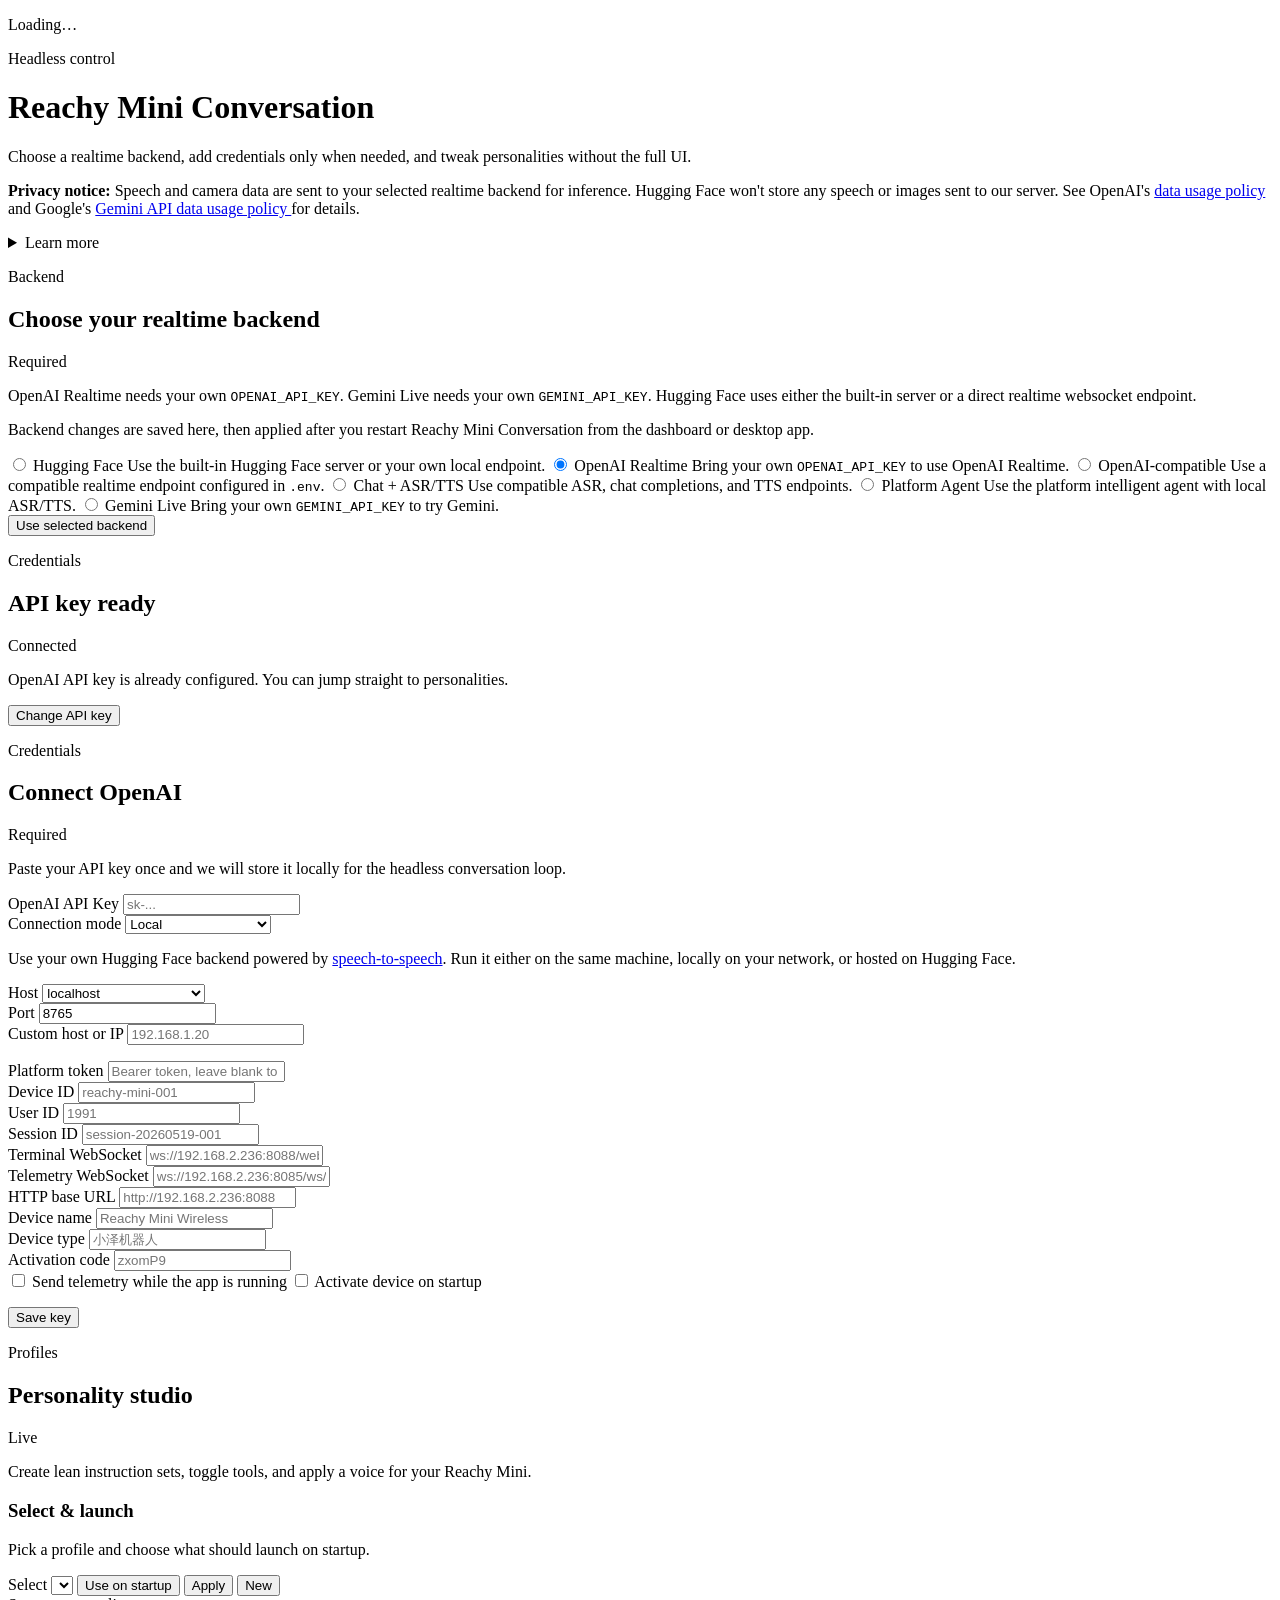
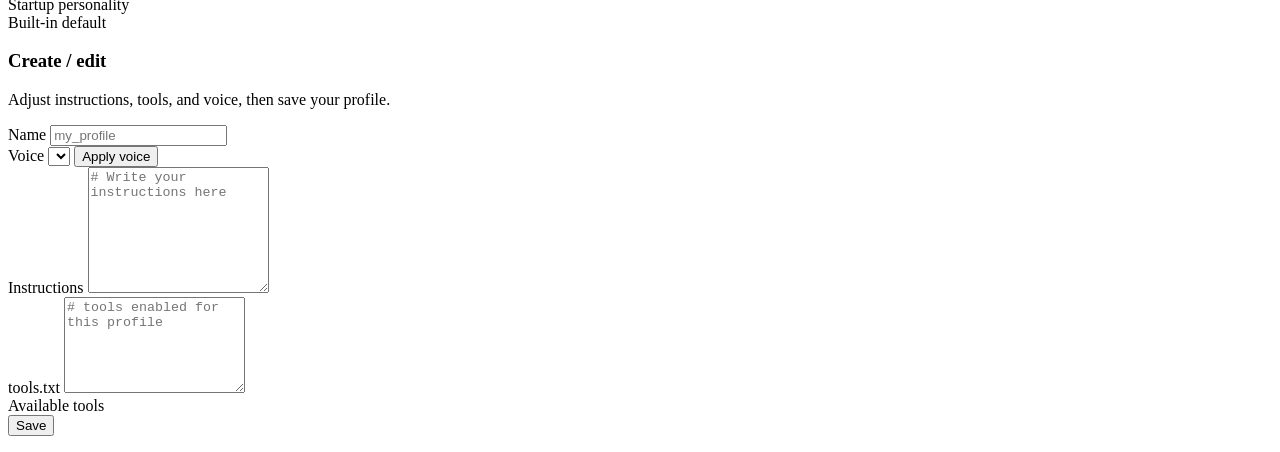
==== src/xiaoze_conversation_app/static/index.html @ 6afc3d2e "小泽改造：项目命名" ====
﻿<!doctype html>
<html lang="en">
  <head>
    <meta charset="utf-8" />
    <meta name="viewport" content="width=device-width, initial-scale=1" />
    <title>Reachy Mini Conversation – Settings</title>
    <link rel="stylesheet" href="/static/style.css" />
  </head>
  <body>
    <div class="ambient"></div>
    <div id="loading" class="loading">
      <div class="spinner"></div>
      <p>Loading…</p>
    </div>
    <div class="container">
      <header class="hero">
        <div class="pill">Headless control</div>
        <h1>Reachy Mini Conversation</h1>
        <p class="subtitle">Choose a realtime backend, add credentials only when needed, and tweak personalities without the full UI.</p>
      </header>

      <aside class="privacy-notice" role="note" aria-label="Privacy notice">
        <p>
          <strong>Privacy notice:</strong>
          Speech and camera data are sent to your selected realtime backend for inference. Hugging Face won't store any speech or images sent to our server. See OpenAI's
          <a href="https://platform.openai.com/docs/guides/your-data" target="_blank" rel="noopener">
            data usage policy
          </a>
          and Google's
          <a href="https://ai.google.dev/gemini-api/terms#data-use-unpaid" target="_blank" rel="noopener">
            Gemini API data usage policy
          </a>
          for details.
        </p>

        <details>
          <summary>Learn more</summary>

          <p>
            In privacy-sensitive environments, use your own local version of
            <a href="https://github.com/huggingface/speech-to-speech" target="_blank" rel="noopener">speech-to-speech</a>,
            or combine any backend with <code>--local-vision</code> to process images on-device. See the
            <a href="https://github.com/pollen-robotics/xiaoze_conversation_app/blob/main/README.md" target="_blank" rel="noopener">
              project README
            </a>
            for full setup instructions.
          </p>
        </details>
      </aside>

      <div id="backend-panel" class="panel">
        <div class="panel-heading">
          <div>
            <p class="eyebrow">Backend</p>
            <h2>Choose your realtime backend</h2>
          </div>
          <span id="backend-chip" class="chip">Required</span>
        </div>
        <p id="backend-note" class="muted backend-note">
          OpenAI Realtime needs your own <code>OPENAI_API_KEY</code>. Gemini Live needs your own <code>GEMINI_API_KEY</code>. Hugging Face uses either the built-in server or a direct realtime websocket endpoint.
        </p>
        <p class="muted backend-note">
          Backend changes are saved here, then applied after you restart Reachy Mini Conversation from the dashboard or desktop app.
        </p>
        <div class="backend-choice-grid" role="radiogroup" aria-label="Conversation backend">
          <label class="backend-choice" data-backend-card="huggingface">
            <input type="radio" name="backend" value="huggingface" />
            <span class="backend-choice-body">
              <span class="backend-choice-title">Hugging Face</span>
              <span class="backend-choice-copy">Use the built-in Hugging Face server or your own local endpoint.</span>
            </span>
          </label>
          <label class="backend-choice is-selected" data-backend-card="openai">
            <input type="radio" name="backend" value="openai" checked />
            <span class="backend-choice-body">
              <span class="backend-choice-title">OpenAI Realtime</span>
              <span class="backend-choice-copy">Bring your own <code>OPENAI_API_KEY</code> to use OpenAI Realtime.</span>
            </span>
          </label>
          <label class="backend-choice" data-backend-card="openai_compatible">
            <input type="radio" name="backend" value="openai_compatible" />
            <span class="backend-choice-body">
              <span class="backend-choice-title">OpenAI-compatible</span>
              <span class="backend-choice-copy">Use a compatible realtime endpoint configured in <code>.env</code>.</span>
            </span>
          </label>
          <label class="backend-choice" data-backend-card="openai_compatible_chat">
            <input type="radio" name="backend" value="openai_compatible_chat" />
            <span class="backend-choice-body">
              <span class="backend-choice-title">Chat + ASR/TTS</span>
              <span class="backend-choice-copy">Use compatible ASR, chat completions, and TTS endpoints.</span>
            </span>
          </label>
          <label class="backend-choice" data-backend-card="platform_agent">
            <input type="radio" name="backend" value="platform_agent" />
            <span class="backend-choice-body">
              <span class="backend-choice-title">Platform Agent</span>
              <span class="backend-choice-copy">Use the platform intelligent agent with local ASR/TTS.</span>
            </span>
          </label>
          <label class="backend-choice" data-backend-card="gemini">
            <input type="radio" name="backend" value="gemini" />
            <span class="backend-choice-body">
              <span class="backend-choice-title">Gemini Live</span>
              <span class="backend-choice-copy">Bring your own <code>GEMINI_API_KEY</code> to try Gemini.</span>
            </span>
          </label>
        </div>
        <div class="actions">
          <button id="save-backend-btn" class="ghost hidden">Use selected backend</button>
          <p id="backend-status" class="status" role="status" aria-live="polite" aria-atomic="true"></p>
        </div>
      </div>

      <div id="configured" class="panel hidden">
        <div class="panel-heading">
          <div>
            <p class="eyebrow">Credentials</p>
            <h2 id="configured-title">API key ready</h2>
          </div>
          <span class="chip chip-ok">Connected</span>
        </div>
        <p id="configured-copy" class="muted">OpenAI API key is already configured. You can jump straight to personalities.</p>
        <button id="change-key-btn" class="ghost">Change API key</button>
      </div>

      <div id="form-panel" class="panel hidden">
        <div class="panel-heading">
          <div>
            <p class="eyebrow">Credentials</p>
            <h2 id="form-title">Connect OpenAI</h2>
          </div>
          <span class="chip">Required</span>
        </div>
        <p id="form-copy" class="muted">Paste your API key once and we will store it locally for the headless conversation loop.</p>
        <div id="api-key-fields">
          <label id="api-key-label" for="api-key">OpenAI API Key</label>
          <input id="api-key" type="password" placeholder="sk-..." autocomplete="off" />
        </div>
        <div id="hf-fields" class="hidden">
          <label for="hf-mode">Connection mode</label>
          <select id="hf-mode">
            <option value="local">Local</option>
            <option value="deployed">Hugging Face server</option>
          </select>

          <div id="hf-direct-fields" class="hf-config-grid">
            <p class="muted hf-help hf-local-note">
              Use your own Hugging Face backend powered by
              <a href="https://github.com/huggingface/speech-to-speech" target="_blank" rel="noopener">speech-to-speech</a>.
              Run it either on the same machine, locally on your network, or hosted on Hugging Face.
            </p>
            <div class="hf-field">
              <label for="hf-host-preset">Host</label>
              <select id="hf-host-preset">
                <option value="localhost">localhost</option>
                <option value="custom">Custom IP or hostname</option>
              </select>
            </div>
            <div class="hf-field">
              <label for="hf-port">Port</label>
              <input id="hf-port" type="text" inputmode="numeric" value="8765" placeholder="8765" autocomplete="off" />
            </div>
          </div>

          <div id="hf-host-custom-wrap" class="hidden">
            <label for="hf-host-custom">Custom host or IP</label>
            <input id="hf-host-custom" type="text" placeholder="192.168.1.20" autocomplete="off" />
          </div>

          <p id="hf-preview" class="status"></p>
        </div>
        <div id="platform-fields" class="hidden">
          <div class="platform-grid">
            <div class="platform-field">
              <label for="platform-token">Platform token</label>
              <input id="platform-token" type="password" placeholder="Bearer token, leave blank to keep current" autocomplete="off" />
            </div>
            <div class="platform-field">
              <label for="platform-device-id">Device ID</label>
              <input id="platform-device-id" type="text" placeholder="reachy-mini-001" autocomplete="off" />
            </div>
            <div class="platform-field">
              <label for="platform-user-id">User ID</label>
              <input id="platform-user-id" type="text" placeholder="1991" autocomplete="off" />
            </div>
            <div class="platform-field">
              <label for="platform-session-id">Session ID</label>
              <input id="platform-session-id" type="text" placeholder="session-20260519-001" autocomplete="off" />
            </div>
            <div class="platform-field span-2">
              <label for="platform-terminal-url">Terminal WebSocket</label>
              <input id="platform-terminal-url" type="text" placeholder="ws://192.168.2.236:8088/websocket/terminal/reachy-mini-001" autocomplete="off" />
            </div>
            <div class="platform-field span-2">
              <label for="platform-telemetry-url">Telemetry WebSocket</label>
              <input id="platform-telemetry-url" type="text" placeholder="ws://192.168.2.236:8085/ws/device/telemetry" autocomplete="off" />
            </div>
            <div class="platform-field">
              <label for="platform-http-url">HTTP base URL</label>
              <input id="platform-http-url" type="text" placeholder="http://192.168.2.236:8088" autocomplete="off" />
            </div>
            <div class="platform-field">
              <label for="platform-device-name">Device name</label>
              <input id="platform-device-name" type="text" placeholder="Reachy Mini Wireless" autocomplete="off" />
            </div>
            <div class="platform-field">
              <label for="platform-device-type">Device type</label>
              <input id="platform-device-type" type="text" placeholder="小泽机器人" autocomplete="off" />
            </div>
            <div class="platform-field">
              <label for="platform-activation-code">Activation code</label>
              <input id="platform-activation-code" type="text" placeholder="zxomP9" autocomplete="off" />
            </div>
          </div>
          <div class="toggle-row">
            <label class="toggle-line">
              <input id="platform-enabled" type="checkbox" />
              <span>Send telemetry while the app is running</span>
            </label>
            <label class="toggle-line">
              <input id="platform-activate-on-start" type="checkbox" />
              <span>Activate device on startup</span>
            </label>
          </div>
          <p id="platform-preview" class="status"></p>
        </div>
        <div class="actions">
          <button id="save-btn">Save key</button>
          <p id="status" class="status" role="status" aria-live="polite" aria-atomic="true"></p>
        </div>
      </div>

      <div id="personality-panel" class="panel hidden">
        <div class="panel-heading">
          <div>
            <p class="eyebrow">Profiles</p>
            <h2>Personality studio</h2>
          </div>
          <span class="chip">Live</span>
        </div>
        <p class="muted">Create lean instruction sets, toggle tools, and apply a voice for your Reachy Mini.</p>
        <div class="section">
          <div class="section-heading">
            <h3>Select & launch</h3>
            <p class="muted small">Pick a profile and choose what should launch on startup.</p>
          </div>
          <div class="row row-top">
            <label for="personality-select">Select</label>
            <select id="personality-select"></select>
            <button id="persist-personality" class="ghost">Use on startup</button>
            <button id="apply-personality" class="ghost">Apply</button>
            <button id="new-personality" class="ghost">New</button>
          </div>
          <div class="row">
            <label>Startup personality</label>
            <div class="startup-row">
              <span id="startup-label" class="chip">Built-in default</span>
            </div>
          </div>
        </div>

        <div class="section">
          <div class="section-heading">
            <h3>Create / edit</h3>
            <p class="muted small">Adjust instructions, tools, and voice, then save your profile.</p>
          </div>
          <div class="row">
            <label for="personality-name">Name</label>
            <input id="personality-name" type="text" placeholder="my_profile" />
          </div>
          <div class="row row-voice">
            <label for="voice-select">Voice</label>
            <select id="voice-select"></select>
            <button id="apply-voice" class="ghost">Apply voice</button>
          </div>
          <div class="row">
            <label for="instructions-ta">Instructions</label>
            <textarea id="instructions-ta" rows="8" placeholder="# Write your instructions here"></textarea>
          </div>
          <div class="row">
            <label for="tools-ta">tools.txt</label>
            <textarea id="tools-ta" rows="6" placeholder="# tools enabled for this profile"></textarea>
          </div>
          <div class="row">
            <label for="tools-available">Available tools</label>
            <div id="tools-available" class="checkbox-grid"></div>
          </div>
          <div class="row row-save">
            <label></label>
            <div class="actions">
              <button id="save-personality">Save</button>
            </div>
          </div>
        </div>
        <p id="personality-status" class="status" role="status" aria-live="polite" aria-atomic="true"></p>
      </div>
    </div>

    <script src="/static/main.js"></script>
  </body>
  </html>
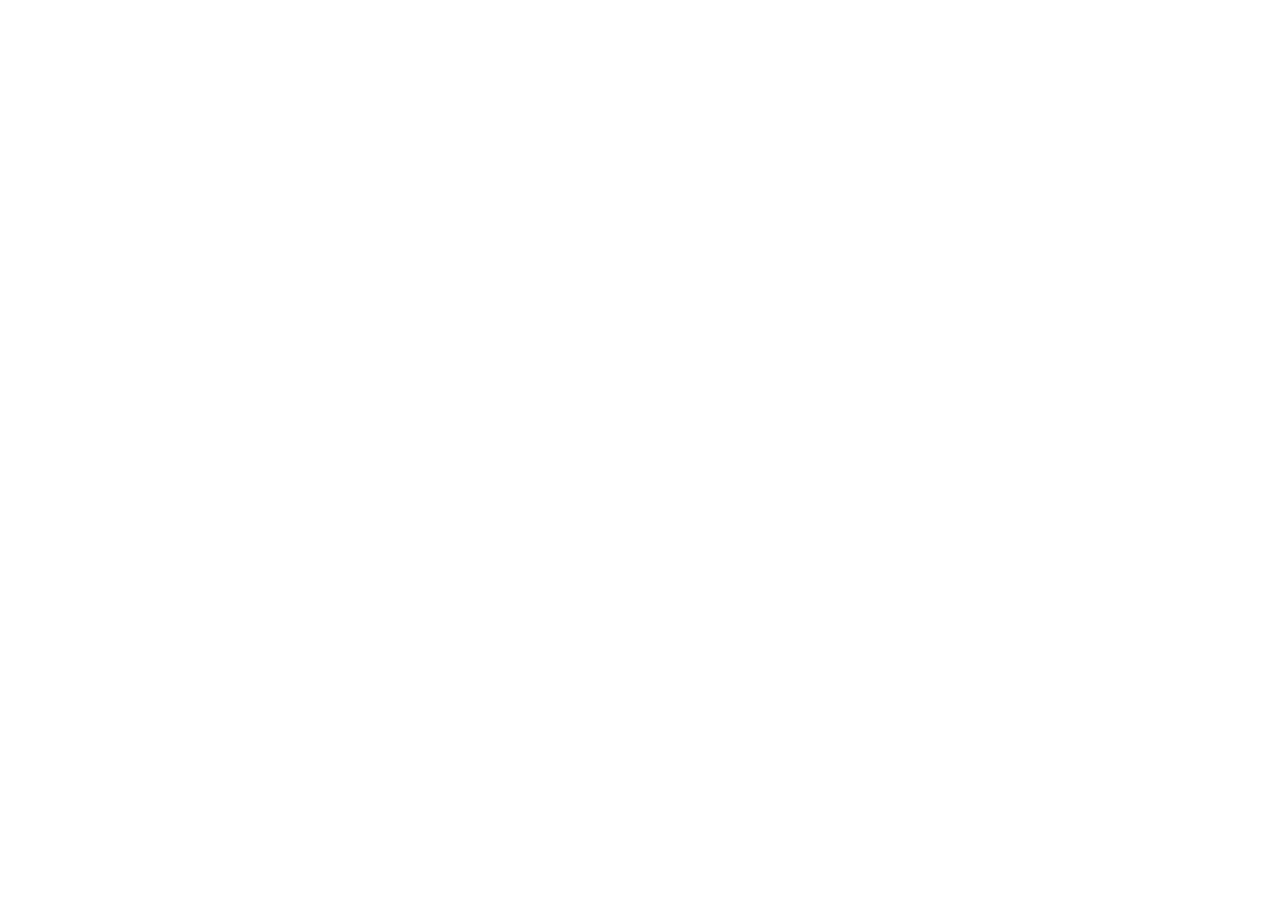
==== commit d4495660: "小泽改造：前后端重构" ====
--- a/src/xiaoze_conversation_app/static/index.html
+++ b/src/xiaoze_conversation_app/static/index.html
@@ -1,302 +1,14 @@
-﻿<!doctype html>
-<html lang="en">
+<!DOCTYPE html>
+<html lang="zh-CN">
   <head>
-    <meta charset="utf-8" />
-    <meta name="viewport" content="width=device-width, initial-scale=1" />
-    <title>Reachy Mini Conversation – Settings</title>
-    <link rel="stylesheet" href="/static/style.css" />
+    <meta charset="UTF-8" />
+    <link rel="icon" type="image/svg+xml" href="data:image/svg+xml,<svg xmlns='http://www.w3.org/2000/svg' viewBox='0 0 100 100'><text y='.9em' font-size='90'>🤖</text></svg>" />
+    <meta name="viewport" content="width=device-width, initial-scale=1.0" />
+    <title>小泽智能对话</title>
+    <script type="module" crossorigin src="/assets/index-D5_grMYJ.js"></script>
+    <link rel="stylesheet" crossorigin href="/assets/index-CH2yAw9t.css">
   </head>
-  <body>
-    <div class="ambient"></div>
-    <div id="loading" class="loading">
-      <div class="spinner"></div>
-      <p>Loading…</p>
-    </div>
-    <div class="container">
-      <header class="hero">
-        <div class="pill">Headless control</div>
-        <h1>Reachy Mini Conversation</h1>
-        <p class="subtitle">Choose a realtime backend, add credentials only when needed, and tweak personalities without the full UI.</p>
-      </header>
-
-      <aside class="privacy-notice" role="note" aria-label="Privacy notice">
-        <p>
-          <strong>Privacy notice:</strong>
-          Speech and camera data are sent to your selected realtime backend for inference. Hugging Face won't store any speech or images sent to our server. See OpenAI's
-          <a href="https://platform.openai.com/docs/guides/your-data" target="_blank" rel="noopener">
-            data usage policy
-          </a>
-          and Google's
-          <a href="https://ai.google.dev/gemini-api/terms#data-use-unpaid" target="_blank" rel="noopener">
-            Gemini API data usage policy
-          </a>
-          for details.
-        </p>
-
-        <details>
-          <summary>Learn more</summary>
-
-          <p>
-            In privacy-sensitive environments, use your own local version of
-            <a href="https://github.com/huggingface/speech-to-speech" target="_blank" rel="noopener">speech-to-speech</a>,
-            or combine any backend with <code>--local-vision</code> to process images on-device. See the
-            <a href="https://github.com/pollen-robotics/xiaoze_conversation_app/blob/main/README.md" target="_blank" rel="noopener">
-              project README
-            </a>
-            for full setup instructions.
-          </p>
-        </details>
-      </aside>
-
-      <div id="backend-panel" class="panel">
-        <div class="panel-heading">
-          <div>
-            <p class="eyebrow">Backend</p>
-            <h2>Choose your realtime backend</h2>
-          </div>
-          <span id="backend-chip" class="chip">Required</span>
-        </div>
-        <p id="backend-note" class="muted backend-note">
-          OpenAI Realtime needs your own <code>OPENAI_API_KEY</code>. Gemini Live needs your own <code>GEMINI_API_KEY</code>. Hugging Face uses either the built-in server or a direct realtime websocket endpoint.
-        </p>
-        <p class="muted backend-note">
-          Backend changes are saved here, then applied after you restart Reachy Mini Conversation from the dashboard or desktop app.
-        </p>
-        <div class="backend-choice-grid" role="radiogroup" aria-label="Conversation backend">
-          <label class="backend-choice" data-backend-card="huggingface">
-            <input type="radio" name="backend" value="huggingface" />
-            <span class="backend-choice-body">
-              <span class="backend-choice-title">Hugging Face</span>
-              <span class="backend-choice-copy">Use the built-in Hugging Face server or your own local endpoint.</span>
-            </span>
-          </label>
-          <label class="backend-choice is-selected" data-backend-card="openai">
-            <input type="radio" name="backend" value="openai" checked />
-            <span class="backend-choice-body">
-              <span class="backend-choice-title">OpenAI Realtime</span>
-              <span class="backend-choice-copy">Bring your own <code>OPENAI_API_KEY</code> to use OpenAI Realtime.</span>
-            </span>
-          </label>
-          <label class="backend-choice" data-backend-card="openai_compatible">
-            <input type="radio" name="backend" value="openai_compatible" />
-            <span class="backend-choice-body">
-              <span class="backend-choice-title">OpenAI-compatible</span>
-              <span class="backend-choice-copy">Use a compatible realtime endpoint configured in <code>.env</code>.</span>
-            </span>
-          </label>
-          <label class="backend-choice" data-backend-card="openai_compatible_chat">
-            <input type="radio" name="backend" value="openai_compatible_chat" />
-            <span class="backend-choice-body">
-              <span class="backend-choice-title">Chat + ASR/TTS</span>
-              <span class="backend-choice-copy">Use compatible ASR, chat completions, and TTS endpoints.</span>
-            </span>
-          </label>
-          <label class="backend-choice" data-backend-card="platform_agent">
-            <input type="radio" name="backend" value="platform_agent" />
-            <span class="backend-choice-body">
-              <span class="backend-choice-title">Platform Agent</span>
-              <span class="backend-choice-copy">Use the platform intelligent agent with local ASR/TTS.</span>
-            </span>
-          </label>
-          <label class="backend-choice" data-backend-card="gemini">
-            <input type="radio" name="backend" value="gemini" />
-            <span class="backend-choice-body">
-              <span class="backend-choice-title">Gemini Live</span>
-              <span class="backend-choice-copy">Bring your own <code>GEMINI_API_KEY</code> to try Gemini.</span>
-            </span>
-          </label>
-        </div>
-        <div class="actions">
-          <button id="save-backend-btn" class="ghost hidden">Use selected backend</button>
-          <p id="backend-status" class="status" role="status" aria-live="polite" aria-atomic="true"></p>
-        </div>
-      </div>
-
-      <div id="configured" class="panel hidden">
-        <div class="panel-heading">
-          <div>
-            <p class="eyebrow">Credentials</p>
-            <h2 id="configured-title">API key ready</h2>
-          </div>
-          <span class="chip chip-ok">Connected</span>
-        </div>
-        <p id="configured-copy" class="muted">OpenAI API key is already configured. You can jump straight to personalities.</p>
-        <button id="change-key-btn" class="ghost">Change API key</button>
-      </div>
-
-      <div id="form-panel" class="panel hidden">
-        <div class="panel-heading">
-          <div>
-            <p class="eyebrow">Credentials</p>
-            <h2 id="form-title">Connect OpenAI</h2>
-          </div>
-          <span class="chip">Required</span>
-        </div>
-        <p id="form-copy" class="muted">Paste your API key once and we will store it locally for the headless conversation loop.</p>
-        <div id="api-key-fields">
-          <label id="api-key-label" for="api-key">OpenAI API Key</label>
-          <input id="api-key" type="password" placeholder="sk-..." autocomplete="off" />
-        </div>
-        <div id="hf-fields" class="hidden">
-          <label for="hf-mode">Connection mode</label>
-          <select id="hf-mode">
-            <option value="local">Local</option>
-            <option value="deployed">Hugging Face server</option>
-          </select>
-
-          <div id="hf-direct-fields" class="hf-config-grid">
-            <p class="muted hf-help hf-local-note">
-              Use your own Hugging Face backend powered by
-              <a href="https://github.com/huggingface/speech-to-speech" target="_blank" rel="noopener">speech-to-speech</a>.
-              Run it either on the same machine, locally on your network, or hosted on Hugging Face.
-            </p>
-            <div class="hf-field">
-              <label for="hf-host-preset">Host</label>
-              <select id="hf-host-preset">
-                <option value="localhost">localhost</option>
-                <option value="custom">Custom IP or hostname</option>
-              </select>
-            </div>
-            <div class="hf-field">
-              <label for="hf-port">Port</label>
-              <input id="hf-port" type="text" inputmode="numeric" value="8765" placeholder="8765" autocomplete="off" />
-            </div>
-          </div>
-
-          <div id="hf-host-custom-wrap" class="hidden">
-            <label for="hf-host-custom">Custom host or IP</label>
-            <input id="hf-host-custom" type="text" placeholder="192.168.1.20" autocomplete="off" />
-          </div>
-
-          <p id="hf-preview" class="status"></p>
-        </div>
-        <div id="platform-fields" class="hidden">
-          <div class="platform-grid">
-            <div class="platform-field">
-              <label for="platform-token">Platform token</label>
-              <input id="platform-token" type="password" placeholder="Bearer token, leave blank to keep current" autocomplete="off" />
-            </div>
-            <div class="platform-field">
-              <label for="platform-device-id">Device ID</label>
-              <input id="platform-device-id" type="text" placeholder="reachy-mini-001" autocomplete="off" />
-            </div>
-            <div class="platform-field">
-              <label for="platform-user-id">User ID</label>
-              <input id="platform-user-id" type="text" placeholder="1991" autocomplete="off" />
-            </div>
-            <div class="platform-field">
-              <label for="platform-session-id">Session ID</label>
-              <input id="platform-session-id" type="text" placeholder="session-20260519-001" autocomplete="off" />
-            </div>
-            <div class="platform-field span-2">
-              <label for="platform-terminal-url">Terminal WebSocket</label>
-              <input id="platform-terminal-url" type="text" placeholder="ws://192.168.2.236:8088/websocket/terminal/reachy-mini-001" autocomplete="off" />
-            </div>
-            <div class="platform-field span-2">
-              <label for="platform-telemetry-url">Telemetry WebSocket</label>
-              <input id="platform-telemetry-url" type="text" placeholder="ws://192.168.2.236:8085/ws/device/telemetry" autocomplete="off" />
-            </div>
-            <div class="platform-field">
-              <label for="platform-http-url">HTTP base URL</label>
-              <input id="platform-http-url" type="text" placeholder="http://192.168.2.236:8088" autocomplete="off" />
-            </div>
-            <div class="platform-field">
-              <label for="platform-device-name">Device name</label>
-              <input id="platform-device-name" type="text" placeholder="Reachy Mini Wireless" autocomplete="off" />
-            </div>
-            <div class="platform-field">
-              <label for="platform-device-type">Device type</label>
-              <input id="platform-device-type" type="text" placeholder="小泽机器人" autocomplete="off" />
-            </div>
-            <div class="platform-field">
-              <label for="platform-activation-code">Activation code</label>
-              <input id="platform-activation-code" type="text" placeholder="zxomP9" autocomplete="off" />
-            </div>
-          </div>
-          <div class="toggle-row">
-            <label class="toggle-line">
-              <input id="platform-enabled" type="checkbox" />
-              <span>Send telemetry while the app is running</span>
-            </label>
-            <label class="toggle-line">
-              <input id="platform-activate-on-start" type="checkbox" />
-              <span>Activate device on startup</span>
-            </label>
-          </div>
-          <p id="platform-preview" class="status"></p>
-        </div>
-        <div class="actions">
-          <button id="save-btn">Save key</button>
-          <p id="status" class="status" role="status" aria-live="polite" aria-atomic="true"></p>
-        </div>
-      </div>
-
-      <div id="personality-panel" class="panel hidden">
-        <div class="panel-heading">
-          <div>
-            <p class="eyebrow">Profiles</p>
-            <h2>Personality studio</h2>
-          </div>
-          <span class="chip">Live</span>
-        </div>
-        <p class="muted">Create lean instruction sets, toggle tools, and apply a voice for your Reachy Mini.</p>
-        <div class="section">
-          <div class="section-heading">
-            <h3>Select & launch</h3>
-            <p class="muted small">Pick a profile and choose what should launch on startup.</p>
-          </div>
-          <div class="row row-top">
-            <label for="personality-select">Select</label>
-            <select id="personality-select"></select>
-            <button id="persist-personality" class="ghost">Use on startup</button>
-            <button id="apply-personality" class="ghost">Apply</button>
-            <button id="new-personality" class="ghost">New</button>
-          </div>
-          <div class="row">
-            <label>Startup personality</label>
-            <div class="startup-row">
-              <span id="startup-label" class="chip">Built-in default</span>
-            </div>
-          </div>
-        </div>
-
-        <div class="section">
-          <div class="section-heading">
-            <h3>Create / edit</h3>
-            <p class="muted small">Adjust instructions, tools, and voice, then save your profile.</p>
-          </div>
-          <div class="row">
-            <label for="personality-name">Name</label>
-            <input id="personality-name" type="text" placeholder="my_profile" />
-          </div>
-          <div class="row row-voice">
-            <label for="voice-select">Voice</label>
-            <select id="voice-select"></select>
-            <button id="apply-voice" class="ghost">Apply voice</button>
-          </div>
-          <div class="row">
-            <label for="instructions-ta">Instructions</label>
-            <textarea id="instructions-ta" rows="8" placeholder="# Write your instructions here"></textarea>
-          </div>
-          <div class="row">
-            <label for="tools-ta">tools.txt</label>
-            <textarea id="tools-ta" rows="6" placeholder="# tools enabled for this profile"></textarea>
-          </div>
-          <div class="row">
-            <label for="tools-available">Available tools</label>
-            <div id="tools-available" class="checkbox-grid"></div>
-          </div>
-          <div class="row row-save">
-            <label></label>
-            <div class="actions">
-              <button id="save-personality">Save</button>
-            </div>
-          </div>
-        </div>
-        <p id="personality-status" class="status" role="status" aria-live="polite" aria-atomic="true"></p>
-      </div>
-    </div>
-
-    <script src="/static/main.js"></script>
+  <body class="bg-dark-950 text-dark-100">
+    <div id="root"></div>
   </body>
-  </html>
+</html>
